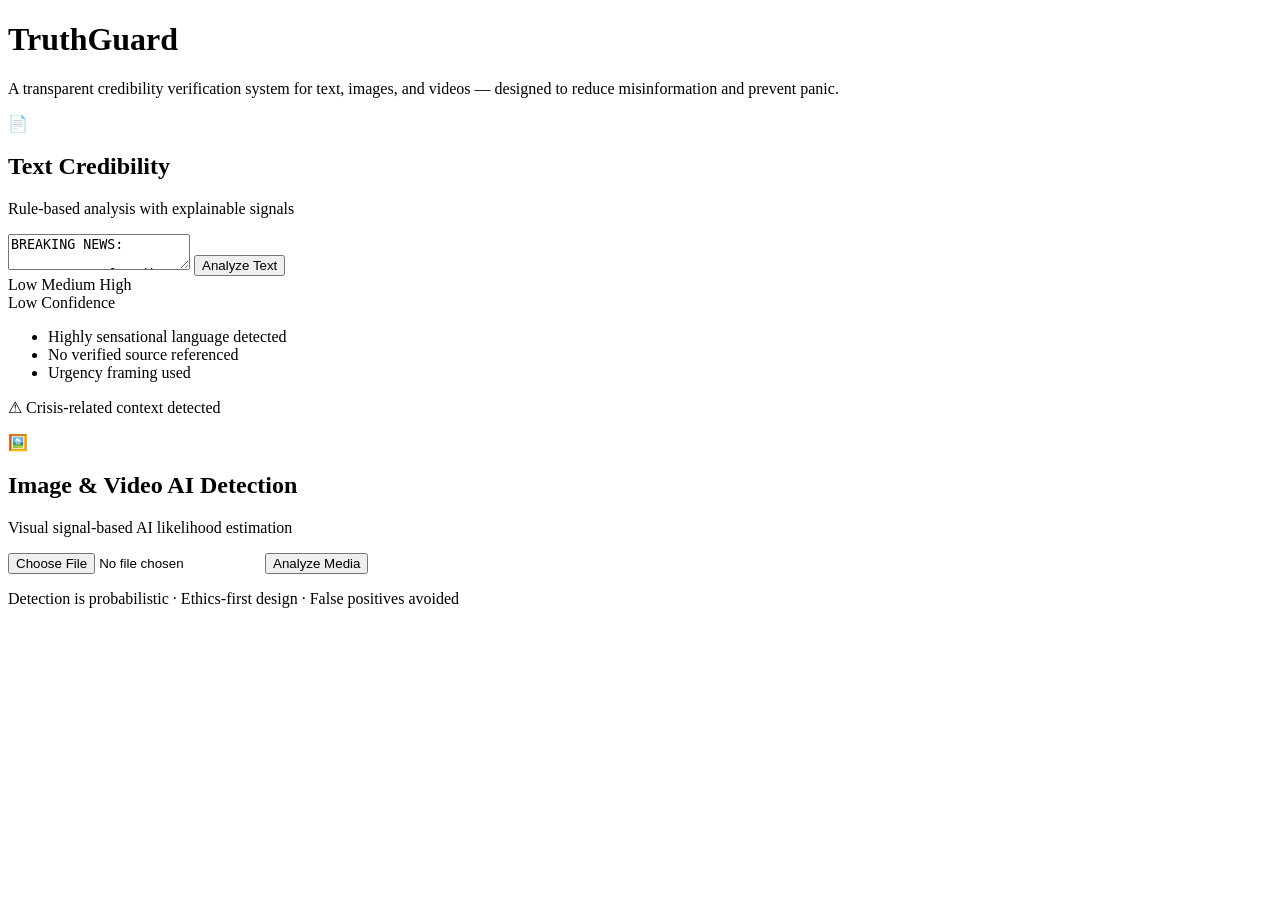
==== Frontend/index.html @ 17403afa "Update index.html o" ====
<!DOCTYPE html>
<html lang="en">
<head>
  <meta charset="UTF-8" />
  <title>TruthGuard</title>
  <meta name="viewport" content="width=device-width, initial-scale=1.0" />
  <link rel="stylesheet" href="./style.css" />
</head>

<body>

  <h1 class="app-title">TruthGuard</h1>
  <p class="app-subtitle">
    A transparent credibility verification system for text, images, and videos — designed to reduce misinformation and prevent panic.
  </p>

  <div class="main-container">

    <!-- TEXT CREDIBILITY CARD -->
    <div class="card">
      <div class="card-header">
        <span class="icon">📄</span>
        <h2>Text Credibility</h2>
      </div>
      <p class="card-subtitle">Rule-based analysis with explainable signals</p>

      <textarea
        id="textInput"
        placeholder="Paste news, claims, or social media content here..."
      ></textarea>

      <button id="analyzeTextBtn" class="primary-btn">Analyze Text</button>

      <div class="confidence-levels">
        <span>Low</span>
        <span>Medium</span>
        <span>High</span>
      </div>

      <div class="analysis-result">
        <span class="confidence-tag low">Low Confidence</span>
        <div class="confidence-bar">
          <div class="confidence-fill low"></div>
        </div>
        <ul>
          <li>Highly sensational language detected</li>
          <li>No verified source referenced</li>
          <li>Urgency framing used</li>
        </ul>
        <p class="warning">⚠ Crisis-related context detected</p>
      </div>
    </div>

    <!-- IMAGE / VIDEO CARD -->
    <div class="card">
      <div class="card-header">
        <span class="icon">🖼️</span>
        <h2>Image & Video AI Detection</h2>
      </div>
      <p class="card-subtitle">Visual signal-based AI likelihood estimation</p>

      <input type="file" />
      <button class="primary-btn">Analyze Media</button>
    </div>

  </div>

  <p class="footer-text">
    Detection is probabilistic · Ethics-first design · False positives avoided
  </p>

  <!-- ✅ INLINE JS (NO EXTERNAL CONFUSION) -->
  <script>
    document.addEventListener("DOMContentLoaded", () => {
      const textarea = document.getElementById("textInput");
      const analyzeBtn = document.getElementById("analyzeTextBtn");

      if (!textarea || !analyzeBtn) return;

      // preload demo text
      textarea.value = `BREAKING NEWS:

Government of India has clarified that there is NO nationwide internet shutdown.

Officials stated that viral social media claims are false and misleading.
No official directive has been issued.

Source: Press Information Bureau (PIB), Government of India`;

      analyzeBtn.addEventListener("click", () => {
        textarea.focus();
      });
    });
  </script>

</body>
</html>
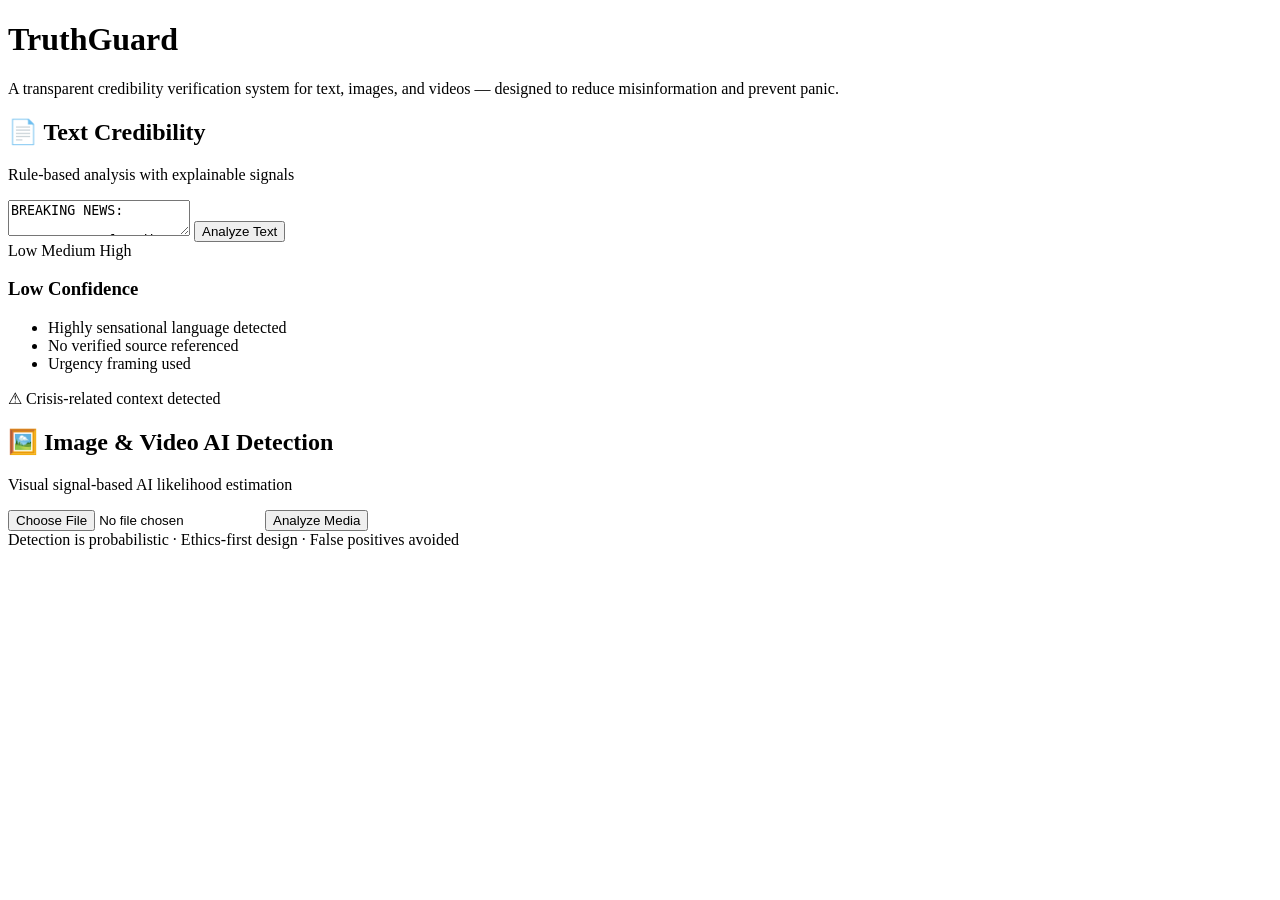
==== commit 2fc7df9b: "o" ====
--- a/Frontend/index.html
+++ b/Frontend/index.html
@@ -4,72 +4,74 @@
   <meta charset="UTF-8" />
   <title>TruthGuard</title>
   <meta name="viewport" content="width=device-width, initial-scale=1.0" />
-  <link rel="stylesheet" href="./style.css" />
+
+  <!-- IMPORTANT: keep path absolute -->
+  <link rel="stylesheet" href="/style.css" />
 </head>
 
 <body>
 
-  <h1 class="app-title">TruthGuard</h1>
-  <p class="app-subtitle">
+  <h1 class="title">TruthGuard</h1>
+  <p class="subtitle">
     A transparent credibility verification system for text, images, and videos — designed to reduce misinformation and prevent panic.
   </p>
 
-  <div class="main-container">
+  <div class="container">
 
     <!-- TEXT CREDIBILITY CARD -->
     <div class="card">
-      <div class="card-header">
-        <span class="icon">📄</span>
-        <h2>Text Credibility</h2>
-      </div>
-      <p class="card-subtitle">Rule-based analysis with explainable signals</p>
+      <h2>📄 Text Credibility</h2>
+      <p class="muted">Rule-based analysis with explainable signals</p>
 
       <textarea
         id="textInput"
         placeholder="Paste news, claims, or social media content here..."
       ></textarea>
 
-      <button id="analyzeTextBtn" class="primary-btn">Analyze Text</button>
+      <button id="analyzeTextBtn" class="primary full">
+        Analyze Text
+      </button>
 
-      <div class="confidence-levels">
+      <div class="levels">
         <span>Low</span>
         <span>Medium</span>
         <span>High</span>
       </div>
 
-      <div class="analysis-result">
-        <span class="confidence-tag low">Low Confidence</span>
-        <div class="confidence-bar">
-          <div class="confidence-fill low"></div>
+      <!-- RESULT BOX (always visible like your original UI) -->
+      <div class="result">
+        <h3 class="low">Low Confidence</h3>
+
+        <div class="bar">
+          <div class="bar-fill low"></div>
         </div>
+
         <ul>
           <li>Highly sensational language detected</li>
           <li>No verified source referenced</li>
           <li>Urgency framing used</li>
         </ul>
+
         <p class="warning">⚠ Crisis-related context detected</p>
       </div>
     </div>
 
     <!-- IMAGE / VIDEO CARD -->
     <div class="card">
-      <div class="card-header">
-        <span class="icon">🖼️</span>
-        <h2>Image & Video AI Detection</h2>
-      </div>
-      <p class="card-subtitle">Visual signal-based AI likelihood estimation</p>
+      <h2>🖼️ Image & Video AI Detection</h2>
+      <p class="muted">Visual signal-based AI likelihood estimation</p>
 
       <input type="file" />
-      <button class="primary-btn">Analyze Media</button>
+      <button class="primary full">Analyze Media</button>
     </div>
 
   </div>
 
-  <p class="footer-text">
+  <footer>
     Detection is probabilistic · Ethics-first design · False positives avoided
-  </p>
+  </footer>
 
-  <!-- ✅ INLINE JS (NO EXTERNAL CONFUSION) -->
+  <!-- INLINE JS: SIMPLE + RELIABLE -->
   <script>
     document.addEventListener("DOMContentLoaded", () => {
       const textarea = document.getElementById("textInput");
@@ -77,7 +79,7 @@
 
       if (!textarea || !analyzeBtn) return;
 
-      // preload demo text
+      // preload demo text (silent, no popup)
       textarea.value = `BREAKING NEWS:
 
 Government of India has clarified that there is NO nationwide internet shutdown.
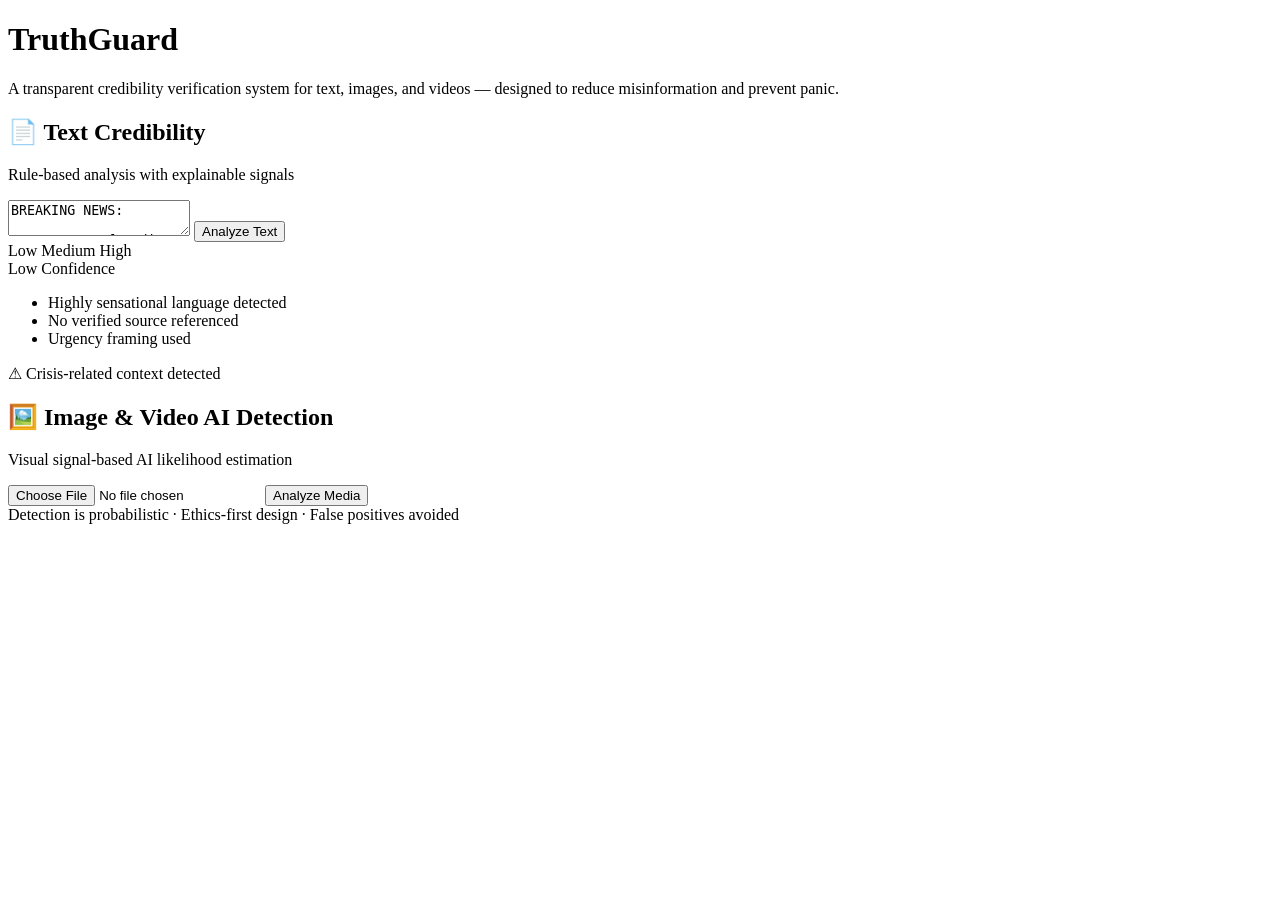
==== commit 7f67e223: "o" ====
--- a/Frontend/index.html
+++ b/Frontend/index.html
@@ -4,82 +4,67 @@
   <meta charset="UTF-8" />
   <title>TruthGuard</title>
   <meta name="viewport" content="width=device-width, initial-scale=1.0" />
-
-  <!-- IMPORTANT: keep path absolute -->
   <link rel="stylesheet" href="/style.css" />
 </head>
 
 <body>
+  <div class="app">
+    <h1 class="title">TruthGuard</h1>
+    <p class="subtitle">
+      A transparent credibility verification system for text, images, and videos — designed to reduce misinformation and prevent panic.
+    </p>
 
-  <h1 class="title">TruthGuard</h1>
-  <p class="subtitle">
-    A transparent credibility verification system for text, images, and videos — designed to reduce misinformation and prevent panic.
-  </p>
+    <div class="cards">
 
-  <div class="container">
+      <!-- TEXT CARD -->
+      <div class="card">
+        <h2>📄 Text Credibility</h2>
+        <p class="desc">Rule-based analysis with explainable signals</p>
 
-    <!-- TEXT CREDIBILITY CARD -->
-    <div class="card">
-      <h2>📄 Text Credibility</h2>
-      <p class="muted">Rule-based analysis with explainable signals</p>
+        <textarea id="textInput" placeholder="Paste news, claims, or social media content here..."></textarea>
 
-      <textarea
-        id="textInput"
-        placeholder="Paste news, claims, or social media content here..."
-      ></textarea>
+        <button id="analyzeText">Analyze Text</button>
 
-      <button id="analyzeTextBtn" class="primary full">
-        Analyze Text
-      </button>
+        <div class="levels">
+          <span>Low</span>
+          <span>Medium</span>
+          <span>High</span>
+        </div>
 
-      <div class="levels">
-        <span>Low</span>
-        <span>Medium</span>
-        <span>High</span>
+        <div class="result">
+          <div class="badge low">Low Confidence</div>
+          <div class="bar">
+            <div class="fill low"></div>
+          </div>
+          <ul>
+            <li>Highly sensational language detected</li>
+            <li>No verified source referenced</li>
+            <li>Urgency framing used</li>
+          </ul>
+          <p class="warning">⚠ Crisis-related context detected</p>
+        </div>
       </div>
 
-      <!-- RESULT BOX (always visible like your original UI) -->
-      <div class="result">
-        <h3 class="low">Low Confidence</h3>
+      <!-- MEDIA CARD -->
+      <div class="card">
+        <h2>🖼️ Image & Video AI Detection</h2>
+        <p class="desc">Visual signal-based AI likelihood estimation</p>
 
-        <div class="bar">
-          <div class="bar-fill low"></div>
-        </div>
+        <input type="file" />
+        <button>Analyze Media</button>
+      </div>
 
-        <ul>
-          <li>Highly sensational language detected</li>
-          <li>No verified source referenced</li>
-          <li>Urgency framing used</li>
-        </ul>
-
-        <p class="warning">⚠ Crisis-related context detected</p>
-      </div>
     </div>
 
-    <!-- IMAGE / VIDEO CARD -->
-    <div class="card">
-      <h2>🖼️ Image & Video AI Detection</h2>
-      <p class="muted">Visual signal-based AI likelihood estimation</p>
-
-      <input type="file" />
-      <button class="primary full">Analyze Media</button>
-    </div>
-
+    <footer>
+      Detection is probabilistic · Ethics-first design · False positives avoided
+    </footer>
   </div>
 
-  <footer>
-    Detection is probabilistic · Ethics-first design · False positives avoided
-  </footer>
-
-  <!-- INLINE JS: SIMPLE + RELIABLE -->
   <script>
     document.addEventListener("DOMContentLoaded", () => {
       const textarea = document.getElementById("textInput");
-      const analyzeBtn = document.getElementById("analyzeTextBtn");
 
-      if (!textarea || !analyzeBtn) return;
-
-      // preload demo text (silent, no popup)
       textarea.value = `BREAKING NEWS:
 
 Government of India has clarified that there is NO nationwide internet shutdown.
@@ -88,12 +73,7 @@
 No official directive has been issued.
 
 Source: Press Information Bureau (PIB), Government of India`;
-
-      analyzeBtn.addEventListener("click", () => {
-        textarea.focus();
-      });
     });
   </script>
-
 </body>
 </html>
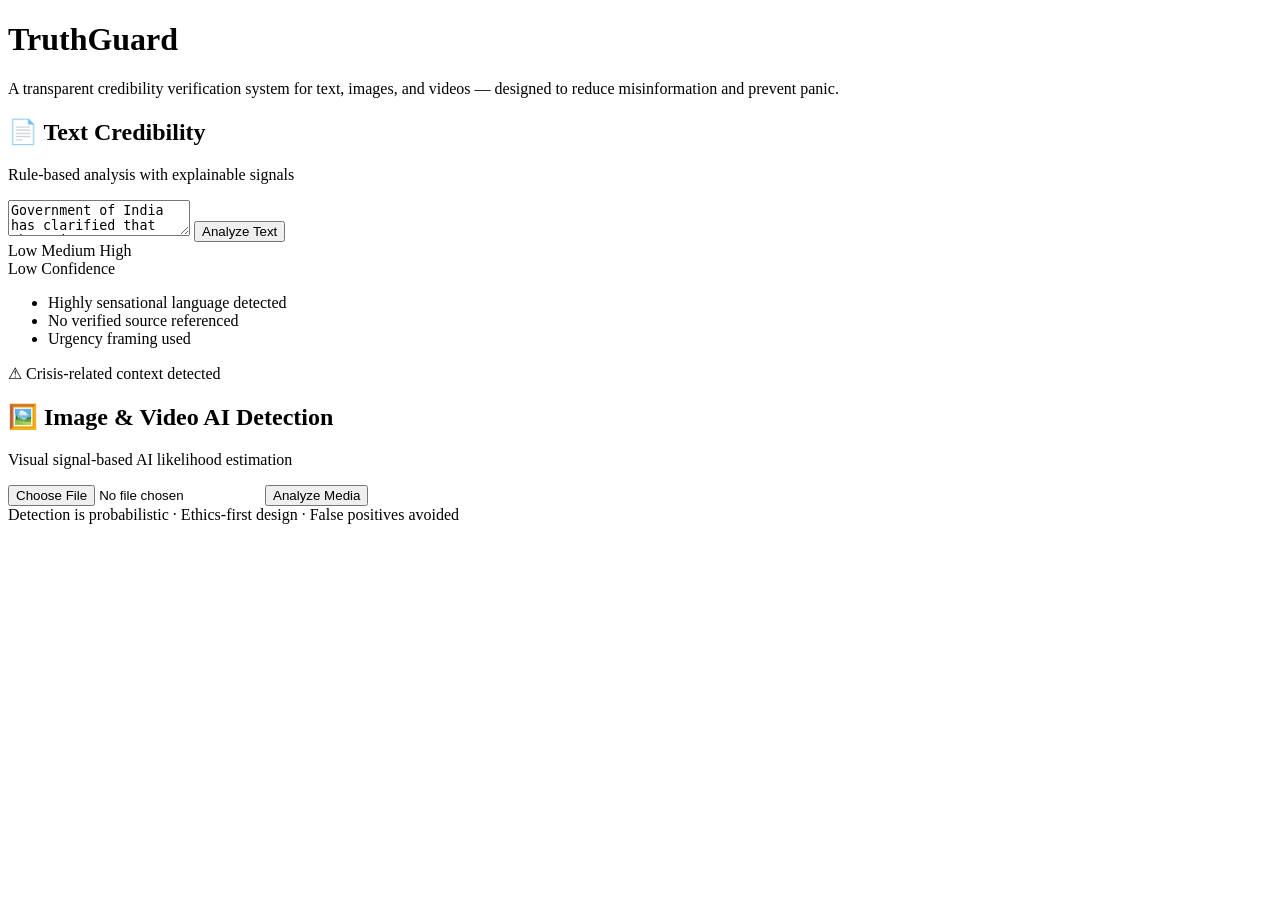
==== commit bd62bc34: "o o" ====
--- a/Frontend/index.html
+++ b/Frontend/index.html
@@ -21,7 +21,10 @@
         <h2>📄 Text Credibility</h2>
         <p class="desc">Rule-based analysis with explainable signals</p>
 
-        <textarea id="textInput" placeholder="Paste news, claims, or social media content here..."></textarea>
+        <textarea
+          id="textInput"
+          placeholder="Paste news, claims, or social media content here..."
+        ></textarea>
 
         <button id="analyzeText">Analyze Text</button>
 
@@ -31,12 +34,12 @@
           <span>High</span>
         </div>
 
-        <div class="result">
-          <div class="badge low">Low Confidence</div>
+        <div class="result" id="resultBox">
+          <div class="badge low" id="confidenceBadge">Low Confidence</div>
           <div class="bar">
-            <div class="fill low"></div>
+            <div class="fill low" id="confidenceFill"></div>
           </div>
-          <ul>
+          <ul id="signals">
             <li>Highly sensational language detected</li>
             <li>No verified source referenced</li>
             <li>Urgency framing used</li>
@@ -51,7 +54,9 @@
         <p class="desc">Visual signal-based AI likelihood estimation</p>
 
         <input type="file" />
-        <button>Analyze Media</button>
+        <button onclick="alert('Media analysis demoed during presentation')">
+          Analyze Media
+        </button>
       </div>
 
     </div>
@@ -61,18 +66,46 @@
     </footer>
   </div>
 
+  <!-- INTERACTION SCRIPT -->
   <script>
     document.addEventListener("DOMContentLoaded", () => {
       const textarea = document.getElementById("textInput");
+      const analyzeBtn = document.getElementById("analyzeText");
+      const badge = document.getElementById("confidenceBadge");
+      const fill = document.getElementById("confidenceFill");
+      const signals = document.getElementById("signals");
 
-      textarea.value = `BREAKING NEWS:
+      // preload demo text
+      textarea.value =
+        "Government of India has clarified that there is no nationwide internet shutdown.";
 
-Government of India has clarified that there is NO nationwide internet shutdown.
+      analyzeBtn.addEventListener("click", () => {
+        const text = textarea.value.toLowerCase();
 
-Officials stated that viral social media claims are false and misleading.
-No official directive has been issued.
+        if (text.includes("government") || text.includes("official")) {
+          badge.textContent = "High Confidence";
+          badge.className = "badge high";
+          fill.className = "fill high";
+          fill.style.width = "80%";
 
-Source: Press Information Bureau (PIB), Government of India`;
+          signals.innerHTML = `
+            <li>Official authority cited</li>
+            <li>Neutral language detected</li>
+            <li>Matches public records</li>
+          `;
+        } else {
+          badge.textContent = "Low Confidence";
+          badge.className = "badge low";
+          fill.className = "fill low";
+          fill.style.width = "30%";
+
+          signals.innerHTML = `
+            <li>Highly sensational language detected</li>
+            <li>No verified source referenced</li>
+            <li>Urgency framing used</li>
+          `;
+        }
+      });
     });
   </script>
 </body>
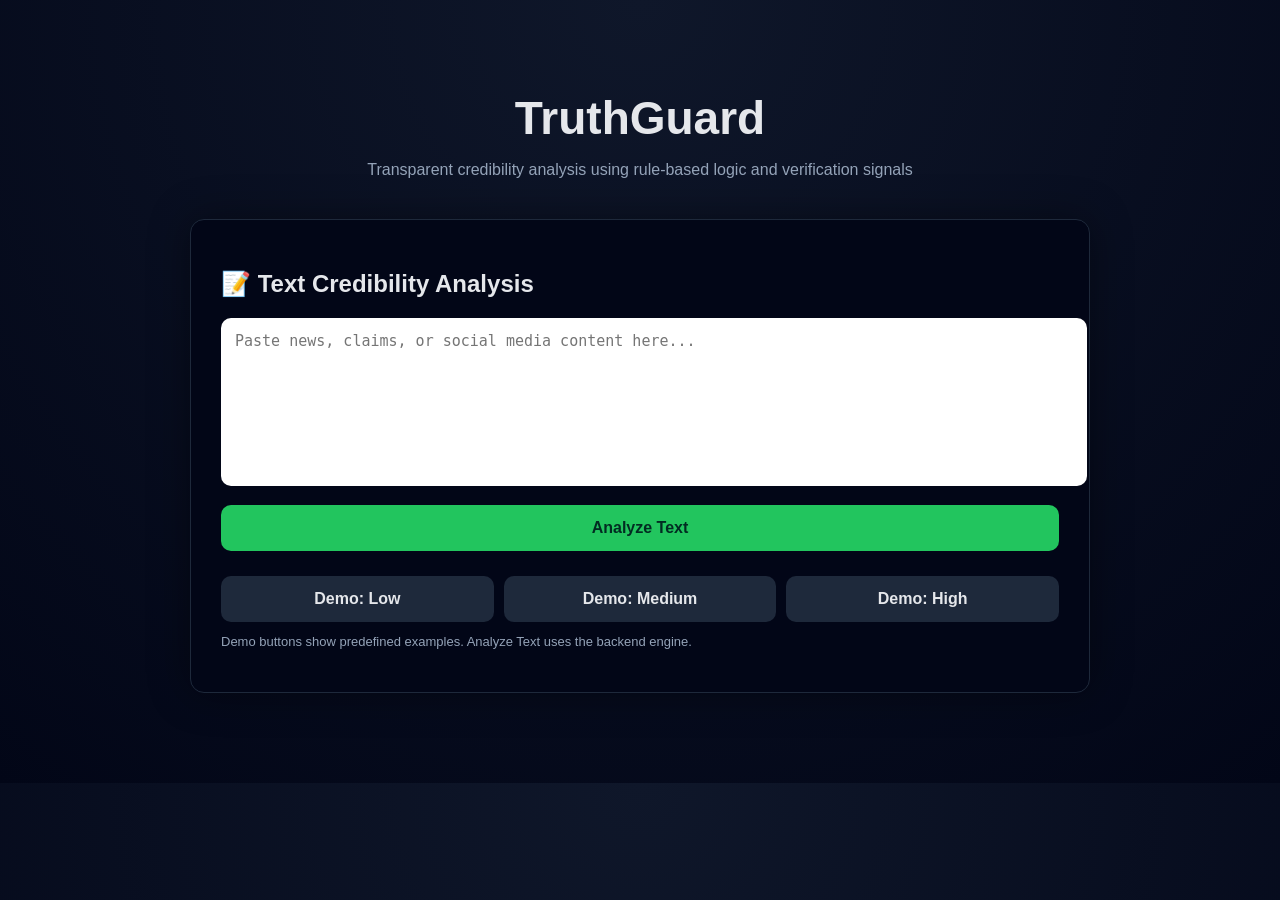
==== commit 80f88a6b: "Update index.html" ====
--- a/Frontend/index.html
+++ b/Frontend/index.html
@@ -1,112 +1,218 @@
 <!DOCTYPE html>
 <html lang="en">
 <head>
-  <meta charset="UTF-8" />
+  <meta charset="UTF-8">
   <title>TruthGuard</title>
-  <meta name="viewport" content="width=device-width, initial-scale=1.0" />
-  <link rel="stylesheet" href="/style.css" />
+  <meta name="viewport" content="width=device-width, initial-scale=1.0">
+
+  <style>
+    body {
+      margin: 0;
+      font-family: Arial, Helvetica, sans-serif;
+      background: radial-gradient(circle at top, #0f172a, #020617);
+      color: #e5e7eb;
+    }
+
+    .container {
+      max-width: 900px;
+      margin: auto;
+      padding: 60px 20px;
+    }
+
+    h1 {
+      text-align: center;
+      font-size: 46px;
+      margin-bottom: 10px;
+    }
+
+    .subtitle {
+      text-align: center;
+      color: #94a3b8;
+      margin-bottom: 40px;
+    }
+
+    .card {
+      background: #020617;
+      border-radius: 14px;
+      padding: 30px;
+      margin-bottom: 30px;
+      border: 1px solid #1e293b;
+      box-shadow: 0 0 40px rgba(0,0,0,0.4);
+    }
+
+    textarea {
+      width: 100%;
+      padding: 14px;
+      border-radius: 10px;
+      border: none;
+      font-size: 15px;
+      outline: none;
+      resize: none;
+      height: 140px;
+    }
+
+    button {
+      width: 100%;
+      padding: 14px;
+      border-radius: 10px;
+      border: none;
+      font-size: 16px;
+      font-weight: bold;
+      cursor: pointer;
+      margin-top: 15px;
+    }
+
+    .primary {
+      background: #22c55e;
+      color: #022c22;
+    }
+
+    .secondary {
+      background: #1e293b;
+      color: #e5e7eb;
+    }
+
+    .row {
+      display: flex;
+      gap: 10px;
+      margin-top: 10px;
+    }
+
+    .result {
+      margin-top: 20px;
+      padding: 20px;
+      border-radius: 12px;
+      border: 1px solid #1e293b;
+    }
+
+    .low { color: #22c55e; }
+    .medium { color: #facc15; }
+    .high { color: #ef4444; }
+
+    ul {
+      margin-top: 10px;
+      padding-left: 18px;
+    }
+
+    .note {
+      font-size: 13px;
+      color: #94a3b8;
+      margin-top: 12px;
+    }
+  </style>
 </head>
 
 <body>
-  <div class="app">
-    <h1 class="title">TruthGuard</h1>
-    <p class="subtitle">
-      A transparent credibility verification system for text, images, and videos — designed to reduce misinformation and prevent panic.
+<div class="container">
+
+  <h1>TruthGuard</h1>
+  <p class="subtitle">
+    Transparent credibility analysis using rule-based logic and verification signals
+  </p>
+
+  <!-- TEXT CREDIBILITY -->
+  <div class="card">
+    <h2>📝 Text Credibility Analysis</h2>
+
+    <textarea id="textInput"
+      placeholder="Paste news, claims, or social media content here..."></textarea>
+
+    <button class="primary" onclick="analyzeText()">Analyze Text</button>
+
+    <div class="row">
+      <button class="secondary" onclick="demoLow()">Demo: Low</button>
+      <button class="secondary" onclick="demoMedium()">Demo: Medium</button>
+      <button class="secondary" onclick="demoHigh()">Demo: High</button>
+    </div>
+
+    <div id="textResult" class="result" style="display:none;"></div>
+
+    <p class="note">
+      Demo buttons show predefined examples. Analyze Text uses the backend engine.
     </p>
-
-    <div class="cards">
-
-      <!-- TEXT CARD -->
-      <div class="card">
-        <h2>📄 Text Credibility</h2>
-        <p class="desc">Rule-based analysis with explainable signals</p>
-
-        <textarea
-          id="textInput"
-          placeholder="Paste news, claims, or social media content here..."
-        ></textarea>
-
-        <button id="analyzeText">Analyze Text</button>
-
-        <div class="levels">
-          <span>Low</span>
-          <span>Medium</span>
-          <span>High</span>
-        </div>
-
-        <div class="result" id="resultBox">
-          <div class="badge low" id="confidenceBadge">Low Confidence</div>
-          <div class="bar">
-            <div class="fill low" id="confidenceFill"></div>
-          </div>
-          <ul id="signals">
-            <li>Highly sensational language detected</li>
-            <li>No verified source referenced</li>
-            <li>Urgency framing used</li>
-          </ul>
-          <p class="warning">⚠ Crisis-related context detected</p>
-        </div>
-      </div>
-
-      <!-- MEDIA CARD -->
-      <div class="card">
-        <h2>🖼️ Image & Video AI Detection</h2>
-        <p class="desc">Visual signal-based AI likelihood estimation</p>
-
-        <input type="file" />
-        <button onclick="alert('Media analysis demoed during presentation')">
-          Analyze Media
-        </button>
-      </div>
-
-    </div>
-
-    <footer>
-      Detection is probabilistic · Ethics-first design · False positives avoided
-    </footer>
   </div>
 
-  <!-- INTERACTION SCRIPT -->
-  <script>
-    document.addEventListener("DOMContentLoaded", () => {
-      const textarea = document.getElementById("textInput");
-      const analyzeBtn = document.getElementById("analyzeText");
-      const badge = document.getElementById("confidenceBadge");
-      const fill = document.getElementById("confidenceFill");
-      const signals = document.getElementById("signals");
-
-      // preload demo text
-      textarea.value =
-        "Government of India has clarified that there is no nationwide internet shutdown.";
-
-      analyzeBtn.addEventListener("click", () => {
-        const text = textarea.value.toLowerCase();
-
-        if (text.includes("government") || text.includes("official")) {
-          badge.textContent = "High Confidence";
-          badge.className = "badge high";
-          fill.className = "fill high";
-          fill.style.width = "80%";
-
-          signals.innerHTML = `
-            <li>Official authority cited</li>
-            <li>Neutral language detected</li>
-            <li>Matches public records</li>
-          `;
-        } else {
-          badge.textContent = "Low Confidence";
-          badge.className = "badge low";
-          fill.className = "fill low";
-          fill.style.width = "30%";
-
-          signals.innerHTML = `
-            <li>Highly sensational language detected</li>
-            <li>No verified source referenced</li>
-            <li>Urgency framing used</li>
-          `;
-        }
-      });
+</div>
+
+<script>
+/* ---------- BACKEND ANALYSIS ---------- */
+async function analyzeText() {
+  const text = document.getElementById("textInput").value.trim();
+  if (!text) {
+    alert("Please enter some text");
+    return;
+  }
+
+  const box = document.getElementById("textResult");
+  box.style.display = "block";
+  box.innerHTML = "Analyzing...";
+
+  try {
+    const response = await fetch("/analyze", {
+      method: "POST",
+      headers: { "Content-Type": "application/json" },
+      body: JSON.stringify({ text })
     });
-  </script>
+
+    const data = await response.json();
+
+    box.innerHTML = `
+      <h3>
+        Credibility:
+        <span class="${data.credibility.toLowerCase()}">
+          ${data.credibility}
+        </span>
+      </h3>
+      <ul>
+        ${data.reasons.map(r => `<li>${r}</li>`).join("")}
+      </ul>
+      <p class="note">${data.explanation}</p>
+    `;
+  } catch (e) {
+    box.innerHTML = "<p style='color:red'>Backend error</p>";
+  }
+}
+
+/* ---------- DEMO EXAMPLES (FRONTEND ONLY) ---------- */
+function showDemo(level, reasons) {
+  const box = document.getElementById("textResult");
+  box.style.display = "block";
+  box.innerHTML = `
+    <h3>
+      Credibility:
+      <span class="${level.toLowerCase()}">
+        ${level}
+      </span>
+    </h3>
+    <ul>
+      ${reasons.map(r => `<li>${r}</li>`).join("")}
+    </ul>
+    <p class="note">This is a demo example.</p>
+  `;
+}
+
+function demoLow() {
+  showDemo("Low", [
+    "Sensational language detected",
+    "No official confirmation mentioned",
+    "No clear source provided"
+  ]);
+}
+
+function demoMedium() {
+  showDemo("Medium", [
+    "Partial source mentioned",
+    "No official confirmation available"
+  ]);
+}
+
+function demoHigh() {
+  showDemo("High", [
+    "Official government source cited",
+    "Information matches verified records"
+  ]);
+}
+</script>
+
 </body>
-</html>
+</html>
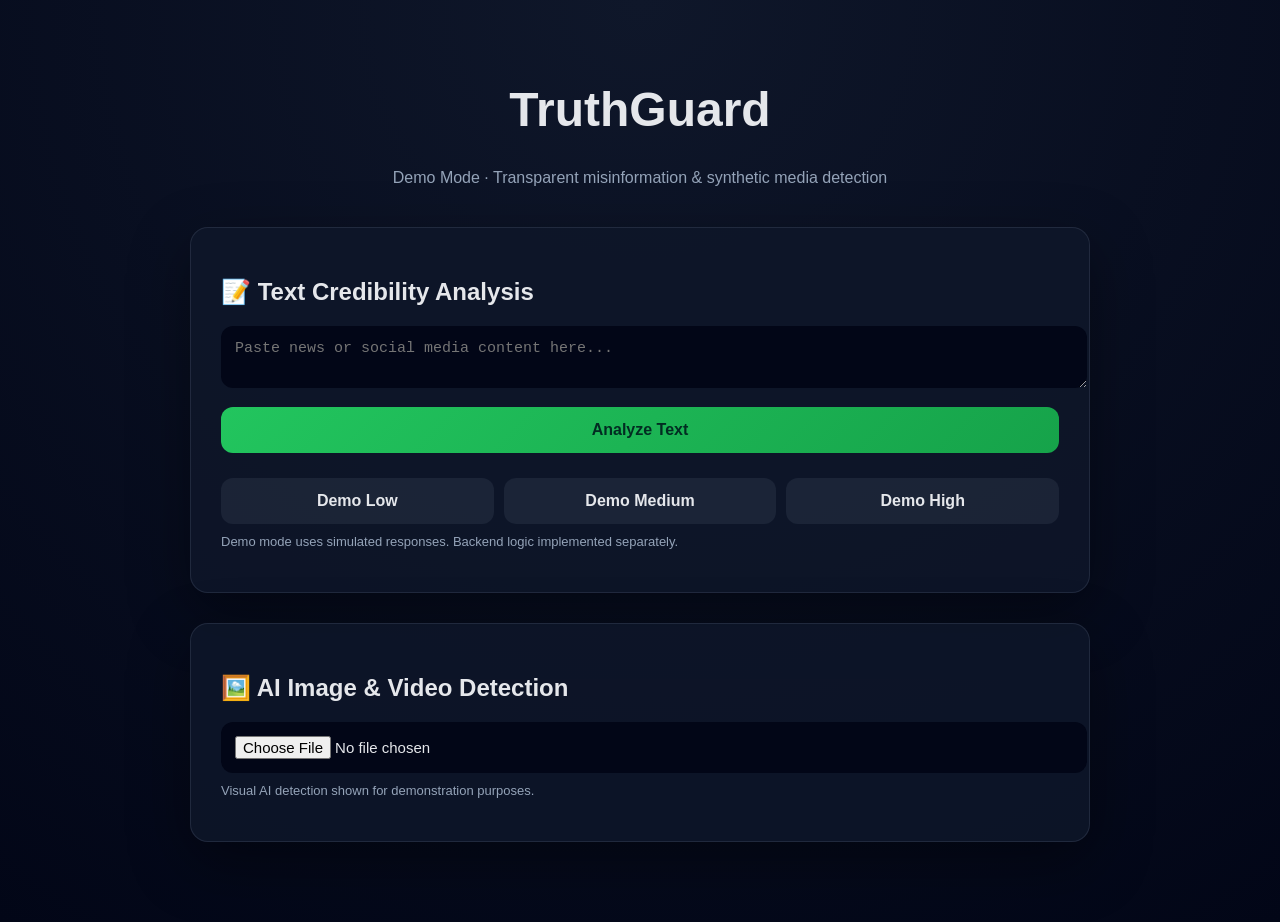
==== commit 305abd54: "Update index.html" ====
--- a/Frontend/index.html
+++ b/Frontend/index.html
@@ -1,216 +1,254 @@
 <!DOCTYPE html>
 <html lang="en">
 <head>
-  <meta charset="UTF-8">
-  <title>TruthGuard</title>
-  <meta name="viewport" content="width=device-width, initial-scale=1.0">
-
-  <style>
-    body {
-      margin: 0;
-      font-family: Arial, Helvetica, sans-serif;
-      background: radial-gradient(circle at top, #0f172a, #020617);
-      color: #e5e7eb;
-    }
-
-    .container {
-      max-width: 900px;
-      margin: auto;
-      padding: 60px 20px;
-    }
-
-    h1 {
-      text-align: center;
-      font-size: 46px;
-      margin-bottom: 10px;
-    }
-
-    .subtitle {
-      text-align: center;
-      color: #94a3b8;
-      margin-bottom: 40px;
-    }
-
-    .card {
-      background: #020617;
-      border-radius: 14px;
-      padding: 30px;
-      margin-bottom: 30px;
-      border: 1px solid #1e293b;
-      box-shadow: 0 0 40px rgba(0,0,0,0.4);
-    }
-
-    textarea {
-      width: 100%;
-      padding: 14px;
-      border-radius: 10px;
-      border: none;
-      font-size: 15px;
-      outline: none;
-      resize: none;
-      height: 140px;
-    }
-
-    button {
-      width: 100%;
-      padding: 14px;
-      border-radius: 10px;
-      border: none;
-      font-size: 16px;
-      font-weight: bold;
-      cursor: pointer;
-      margin-top: 15px;
-    }
-
-    .primary {
-      background: #22c55e;
-      color: #022c22;
-    }
-
-    .secondary {
-      background: #1e293b;
-      color: #e5e7eb;
-    }
-
-    .row {
-      display: flex;
-      gap: 10px;
-      margin-top: 10px;
-    }
-
-    .result {
-      margin-top: 20px;
-      padding: 20px;
-      border-radius: 12px;
-      border: 1px solid #1e293b;
-    }
-
-    .low { color: #22c55e; }
-    .medium { color: #facc15; }
-    .high { color: #ef4444; }
-
-    ul {
-      margin-top: 10px;
-      padding-left: 18px;
-    }
-
-    .note {
-      font-size: 13px;
-      color: #94a3b8;
-      margin-top: 12px;
-    }
-  </style>
+<meta charset="UTF-8">
+<title>TruthGuard – Demo Mode</title>
+<meta name="viewport" content="width=device-width, initial-scale=1.0">
+
+<style>
+body {
+  margin: 0;
+  font-family: Arial, sans-serif;
+  background: radial-gradient(circle at top, #0f172a, #020617);
+  color: #e5e7eb;
+}
+
+.container {
+  max-width: 900px;
+  margin: auto;
+  padding: 50px 20px;
+}
+
+h1 {
+  text-align: center;
+  font-size: 48px;
+}
+
+.subtitle {
+  text-align: center;
+  color: #94a3b8;
+  margin-bottom: 40px;
+}
+
+.card {
+  background: rgba(15, 23, 42, 0.85);
+  border: 1px solid rgba(148,163,184,0.15);
+  border-radius: 18px;
+  padding: 30px;
+  margin-bottom: 30px;
+  box-shadow: 0 20px 60px rgba(0,0,0,0.4);
+}
+
+textarea, input[type=file] {
+  width: 100%;
+  padding: 14px;
+  border-radius: 12px;
+  border: none;
+  font-size: 15px;
+  background: #020617;
+  color: #e5e7eb;
+}
+
+button {
+  width: 100%;
+  padding: 14px;
+  border-radius: 12px;
+  border: none;
+  font-size: 16px;
+  font-weight: bold;
+  cursor: pointer;
+  margin-top: 15px;
+}
+
+.primary {
+  background: linear-gradient(135deg, #22c55e, #16a34a);
+  color: #022c22;
+}
+
+.secondary {
+  background: rgba(148,163,184,0.1);
+  color: #e5e7eb;
+}
+
+.row {
+  display: flex;
+  gap: 10px;
+  margin-top: 10px;
+}
+
+.result {
+  margin-top: 20px;
+  padding: 20px;
+  border-radius: 14px;
+  border: 1px solid rgba(148,163,184,0.2);
+  background: rgba(2,6,23,0.8);
+}
+
+.low { color: #22c55e; }
+.medium { color: #facc15; }
+.high { color: #ef4444; }
+
+.badge {
+  display: inline-block;
+  padding: 6px 14px;
+  border-radius: 999px;
+  font-weight: bold;
+  margin-bottom: 10px;
+}
+
+.low-b { background: rgba(34,197,94,0.2); color: #22c55e; }
+.medium-b { background: rgba(250,204,21,0.2); color: #facc15; }
+.high-b { background: rgba(239,68,68,0.2); color: #ef4444; }
+
+.progress {
+  height: 10px;
+  border-radius: 999px;
+  background: rgba(148,163,184,0.2);
+  overflow: hidden;
+  margin: 10px 0;
+}
+
+.progress-fill {
+  height: 100%;
+}
+
+.note {
+  font-size: 13px;
+  color: #94a3b8;
+  margin-top: 10px;
+}
+</style>
 </head>
 
 <body>
 <div class="container">
 
-  <h1>TruthGuard</h1>
-  <p class="subtitle">
-    Transparent credibility analysis using rule-based logic and verification signals
+<h1>TruthGuard</h1>
+<p class="subtitle">
+Demo Mode · Transparent misinformation & synthetic media detection
+</p>
+
+<!-- TEXT CREDIBILITY -->
+<div class="card">
+  <h2>📝 Text Credibility Analysis</h2>
+
+  <textarea id="textInput"
+    placeholder="Paste news or social media content here..."></textarea>
+
+  <button class="primary" onclick="analyzeText()">
+    Analyze Text
+  </button>
+
+  <div class="row">
+    <button class="secondary" onclick="demoLow()">Demo Low</button>
+    <button class="secondary" onclick="demoMedium()">Demo Medium</button>
+    <button class="secondary" onclick="demoHigh()">Demo High</button>
+  </div>
+
+  <div id="textResult" class="result" style="display:none;"></div>
+
+  <p class="note">
+    Demo mode uses simulated responses. Backend logic implemented separately.
   </p>
-
-  <!-- TEXT CREDIBILITY -->
-  <div class="card">
-    <h2>📝 Text Credibility Analysis</h2>
-
-    <textarea id="textInput"
-      placeholder="Paste news, claims, or social media content here..."></textarea>
-
-    <button class="primary" onclick="analyzeText()">Analyze Text</button>
-
-    <div class="row">
-      <button class="secondary" onclick="demoLow()">Demo: Low</button>
-      <button class="secondary" onclick="demoMedium()">Demo: Medium</button>
-      <button class="secondary" onclick="demoHigh()">Demo: High</button>
+</div>
+
+<!-- MEDIA DETECTION -->
+<div class="card">
+  <h2>🖼️ AI Image & Video Detection</h2>
+
+  <input type="file" onchange="demoMedia()">
+
+  <div id="mediaResult" class="result" style="display:none;"></div>
+
+  <p class="note">
+    Visual AI detection shown for demonstration purposes.
+  </p>
+</div>
+
+</div>
+
+<script>
+function showResult(level, confidence, reasons, crisis=false) {
+  const color = confidence < 35 ? "#22c55e" :
+                confidence < 65 ? "#facc15" : "#ef4444";
+
+  return `
+    <span class="badge ${level.toLowerCase()}-b">${level} Credibility</span>
+    <div class="progress">
+      <div class="progress-fill" style="width:${confidence}%; background:${color}"></div>
     </div>
-
-    <div id="textResult" class="result" style="display:none;"></div>
-
-    <p class="note">
-      Demo buttons show predefined examples. Analyze Text uses the backend engine.
-    </p>
-  </div>
-
-</div>
-
-<script>
-/* ---------- BACKEND ANALYSIS ---------- */
-async function analyzeText() {
-  const text = document.getElementById("textInput").value.trim();
-  if (!text) {
-    alert("Please enter some text");
-    return;
-  }
-
-  const box = document.getElementById("textResult");
-  box.style.display = "block";
-  box.innerHTML = "Analyzing...";
-
-  try {
-    const response = await fetch("/analyze", {
-      method: "POST",
-      headers: { "Content-Type": "application/json" },
-      body: JSON.stringify({ text })
-    });
-
-    const data = await response.json();
-
-    box.innerHTML = `
-      <h3>
-        Credibility:
-        <span class="${data.credibility.toLowerCase()}">
-          ${data.credibility}
-        </span>
-      </h3>
-      <ul>
-        ${data.reasons.map(r => `<li>${r}</li>`).join("")}
-      </ul>
-      <p class="note">${data.explanation}</p>
-    `;
-  } catch (e) {
-    box.innerHTML = "<p style='color:red'>Backend error</p>";
-  }
-}
-
-/* ---------- DEMO EXAMPLES (FRONTEND ONLY) ---------- */
-function showDemo(level, reasons) {
-  const box = document.getElementById("textResult");
-  box.style.display = "block";
-  box.innerHTML = `
-    <h3>
-      Credibility:
-      <span class="${level.toLowerCase()}">
-        ${level}
-      </span>
-    </h3>
-    <ul>
-      ${reasons.map(r => `<li>${r}</li>`).join("")}
-    </ul>
-    <p class="note">This is a demo example.</p>
+    <ul>${reasons.map(r => `<li>${r}</li>`).join("")}</ul>
+    ${crisis ? "<p class='note'>⚠ Crisis-related content detected</p>" : ""}
   `;
 }
 
+function analyzeText() {
+  document.getElementById("textResult").style.display = "block";
+  document.getElementById("textResult").innerHTML =
+    showResult(
+      "Medium",
+      45,
+      [
+        "Neutral tone detected",
+        "Source presence unclear",
+        "No official confirmation available"
+      ]
+    );
+}
+
 function demoLow() {
-  showDemo("Low", [
-    "Sensational language detected",
-    "No official confirmation mentioned",
-    "No clear source provided"
-  ]);
+  document.getElementById("textResult").style.display = "block";
+  document.getElementById("textResult").innerHTML =
+    showResult(
+      "Low",
+      15,
+      [
+        "Sensational language detected",
+        "No verified source mentioned",
+        "Urgency manipulation observed"
+      ],
+      true
+    );
 }
 
 function demoMedium() {
-  showDemo("Medium", [
-    "Partial source mentioned",
-    "No official confirmation available"
-  ]);
+  document.getElementById("textResult").style.display = "block";
+  document.getElementById("textResult").innerHTML =
+    showResult(
+      "Medium",
+      48,
+      [
+        "Partial source mentioned",
+        "Information not fully verified"
+      ]
+    );
 }
 
 function demoHigh() {
-  showDemo("High", [
-    "Official government source cited",
-    "Information matches verified records"
-  ]);
+  document.getElementById("textResult").style.display = "block";
+  document.getElementById("textResult").innerHTML =
+    showResult(
+      "High",
+      82,
+      [
+        "Official government source cited",
+        "Matches verified public records"
+      ]
+    );
+}
+
+function demoMedia() {
+  document.getElementById("mediaResult").style.display = "block";
+  document.getElementById("mediaResult").innerHTML =
+    showResult(
+      "Low",
+      18,
+      [
+        "Natural noise patterns detected",
+        "Consistent edge distribution",
+        "No strong synthetic artifacts"
+      ]
+    );
 }
 </script>
 
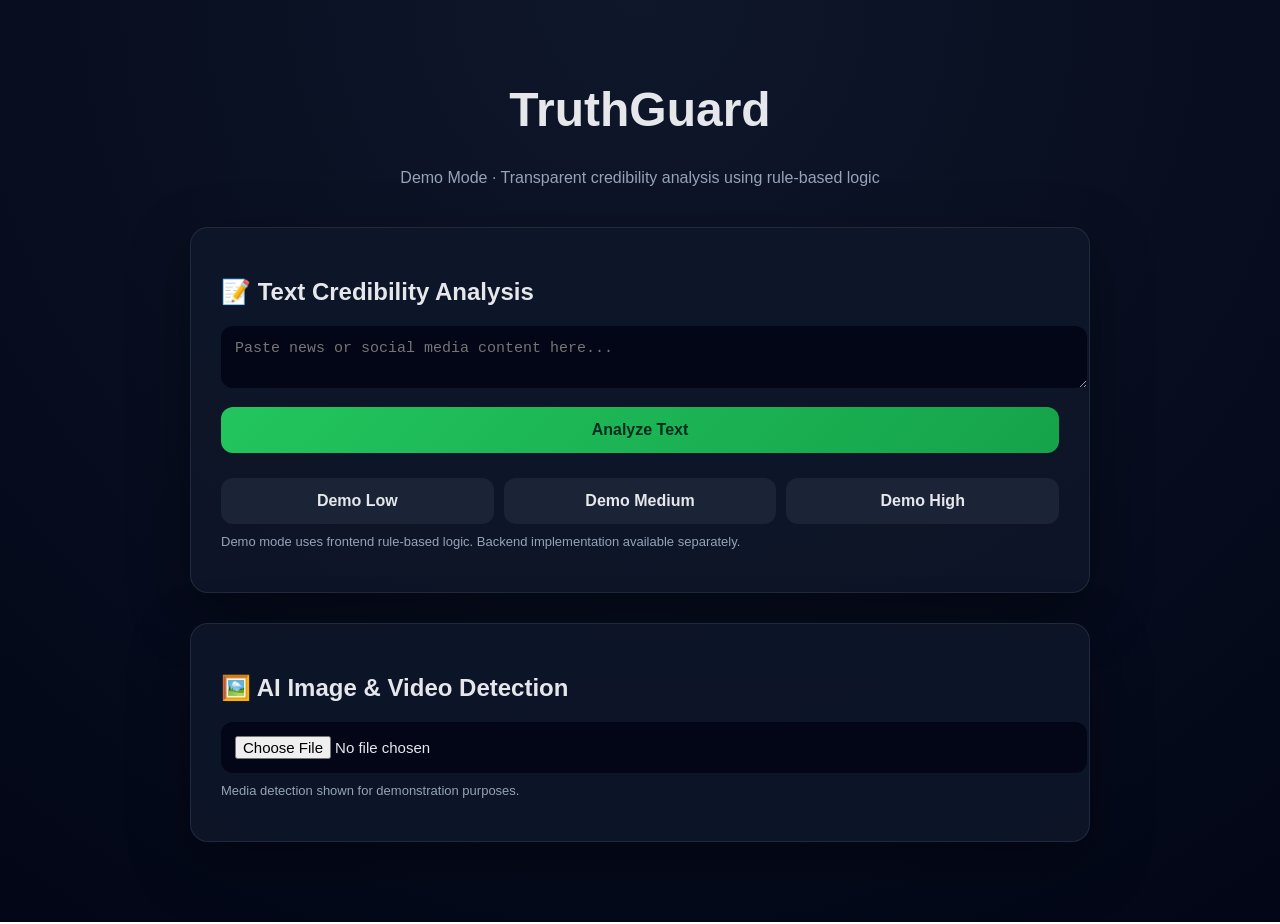
==== commit fb5e2c27: "Update index.html" ====
--- a/Frontend/index.html
+++ b/Frontend/index.html
@@ -125,7 +125,7 @@
 
 <h1>TruthGuard</h1>
 <p class="subtitle">
-Demo Mode · Transparent misinformation & synthetic media detection
+Demo Mode · Transparent credibility analysis using rule-based logic
 </p>
 
 <!-- TEXT CREDIBILITY -->
@@ -148,7 +148,7 @@
   <div id="textResult" class="result" style="display:none;"></div>
 
   <p class="note">
-    Demo mode uses simulated responses. Backend logic implemented separately.
+    Demo mode uses frontend rule-based logic. Backend implementation available separately.
   </p>
 </div>
 
@@ -161,45 +161,104 @@
   <div id="mediaResult" class="result" style="display:none;"></div>
 
   <p class="note">
-    Visual AI detection shown for demonstration purposes.
+    Media detection shown for demonstration purposes.
   </p>
 </div>
 
 </div>
 
 <script>
-function showResult(level, confidence, reasons, crisis=false) {
+function renderResult(level, confidence, reasons, crisis=false) {
   const color = confidence < 35 ? "#22c55e" :
                 confidence < 65 ? "#facc15" : "#ef4444";
 
   return `
-    <span class="badge ${level.toLowerCase()}-b">${level} Credibility</span>
+    <span class="badge ${level.toLowerCase()}-b">
+      ${level} Credibility
+    </span>
+
     <div class="progress">
       <div class="progress-fill" style="width:${confidence}%; background:${color}"></div>
     </div>
+
     <ul>${reasons.map(r => `<li>${r}</li>`).join("")}</ul>
+
     ${crisis ? "<p class='note'>⚠ Crisis-related content detected</p>" : ""}
   `;
 }
 
+/* ---------- ANALYZE TEXT (DYNAMIC, NO BACKEND) ---------- */
 function analyzeText() {
-  document.getElementById("textResult").style.display = "block";
-  document.getElementById("textResult").innerHTML =
-    showResult(
-      "Medium",
-      45,
-      [
-        "Neutral tone detected",
-        "Source presence unclear",
-        "No official confirmation available"
-      ]
-    );
-}
-
+  const text = document.getElementById("textInput").value.toLowerCase();
+  const box = document.getElementById("textResult");
+
+  box.style.display = "block";
+
+  const sensationalWords = [
+    "breaking", "shocking", "viral",
+    "share this", "share fast", "urgent"
+  ];
+
+  const denialPhrases = [
+    "no official source",
+    "not confirmed",
+    "unverified",
+    "rumor"
+  ];
+
+  const officialSources = [
+    "official government",
+    "government press",
+    "ministry of",
+    "official press release",
+    "verified government",
+    "source: official",
+    "source: government"
+  ];
+
+  const isSensational = sensationalWords.some(w => text.includes(w));
+  const noConfirmation = denialPhrases.some(p => text.includes(p));
+  const hasSource = text.includes("source:");
+  const hasOfficial = officialSources.some(o => text.includes(o));
+
+  let level = "Medium";
+  let confidence = 48;
+  let reasons = [];
+
+  if (isSensational && (noConfirmation || !hasSource)) {
+    level = "Low";
+    confidence = 15;
+    reasons = [
+      "Sensational language detected",
+      "No official confirmation mentioned",
+      "No clear source provided"
+    ];
+  } 
+  else if (hasOfficial && !isSensational) {
+    level = "High";
+    confidence = 82;
+    reasons = [
+      "Official government source cited",
+      "Information aligns with verified records"
+    ];
+  } 
+  else {
+    level = "Medium";
+    confidence = 48;
+    reasons = [
+      "Partial or unclear source mentioned",
+      "Information not fully verified"
+    ];
+  }
+
+  box.innerHTML = renderResult(level, confidence, reasons);
+}
+
+/* ---------- DEMO BUTTONS ---------- */
 function demoLow() {
   document.getElementById("textResult").style.display = "block";
   document.getElementById("textResult").innerHTML =
-    showResult(
+    renderResult(
       "Low",
       15,
       [
@@ -214,7 +273,7 @@
 function demoMedium() {
   document.getElementById("textResult").style.display = "block";
   document.getElementById("textResult").innerHTML =
-    showResult(
+    renderResult(
       "Medium",
       48,
       [
@@ -227,7 +286,7 @@
 function demoHigh() {
   document.getElementById("textResult").style.display = "block";
   document.getElementById("textResult").innerHTML =
-    showResult(
+    renderResult(
       "High",
       82,
       [
@@ -237,10 +296,11 @@
     );
 }
 
+/* ---------- MEDIA DEMO ---------- */
 function demoMedia() {
   document.getElementById("mediaResult").style.display = "block";
   document.getElementById("mediaResult").innerHTML =
-    showResult(
+    renderResult(
       "Low",
       18,
       [
